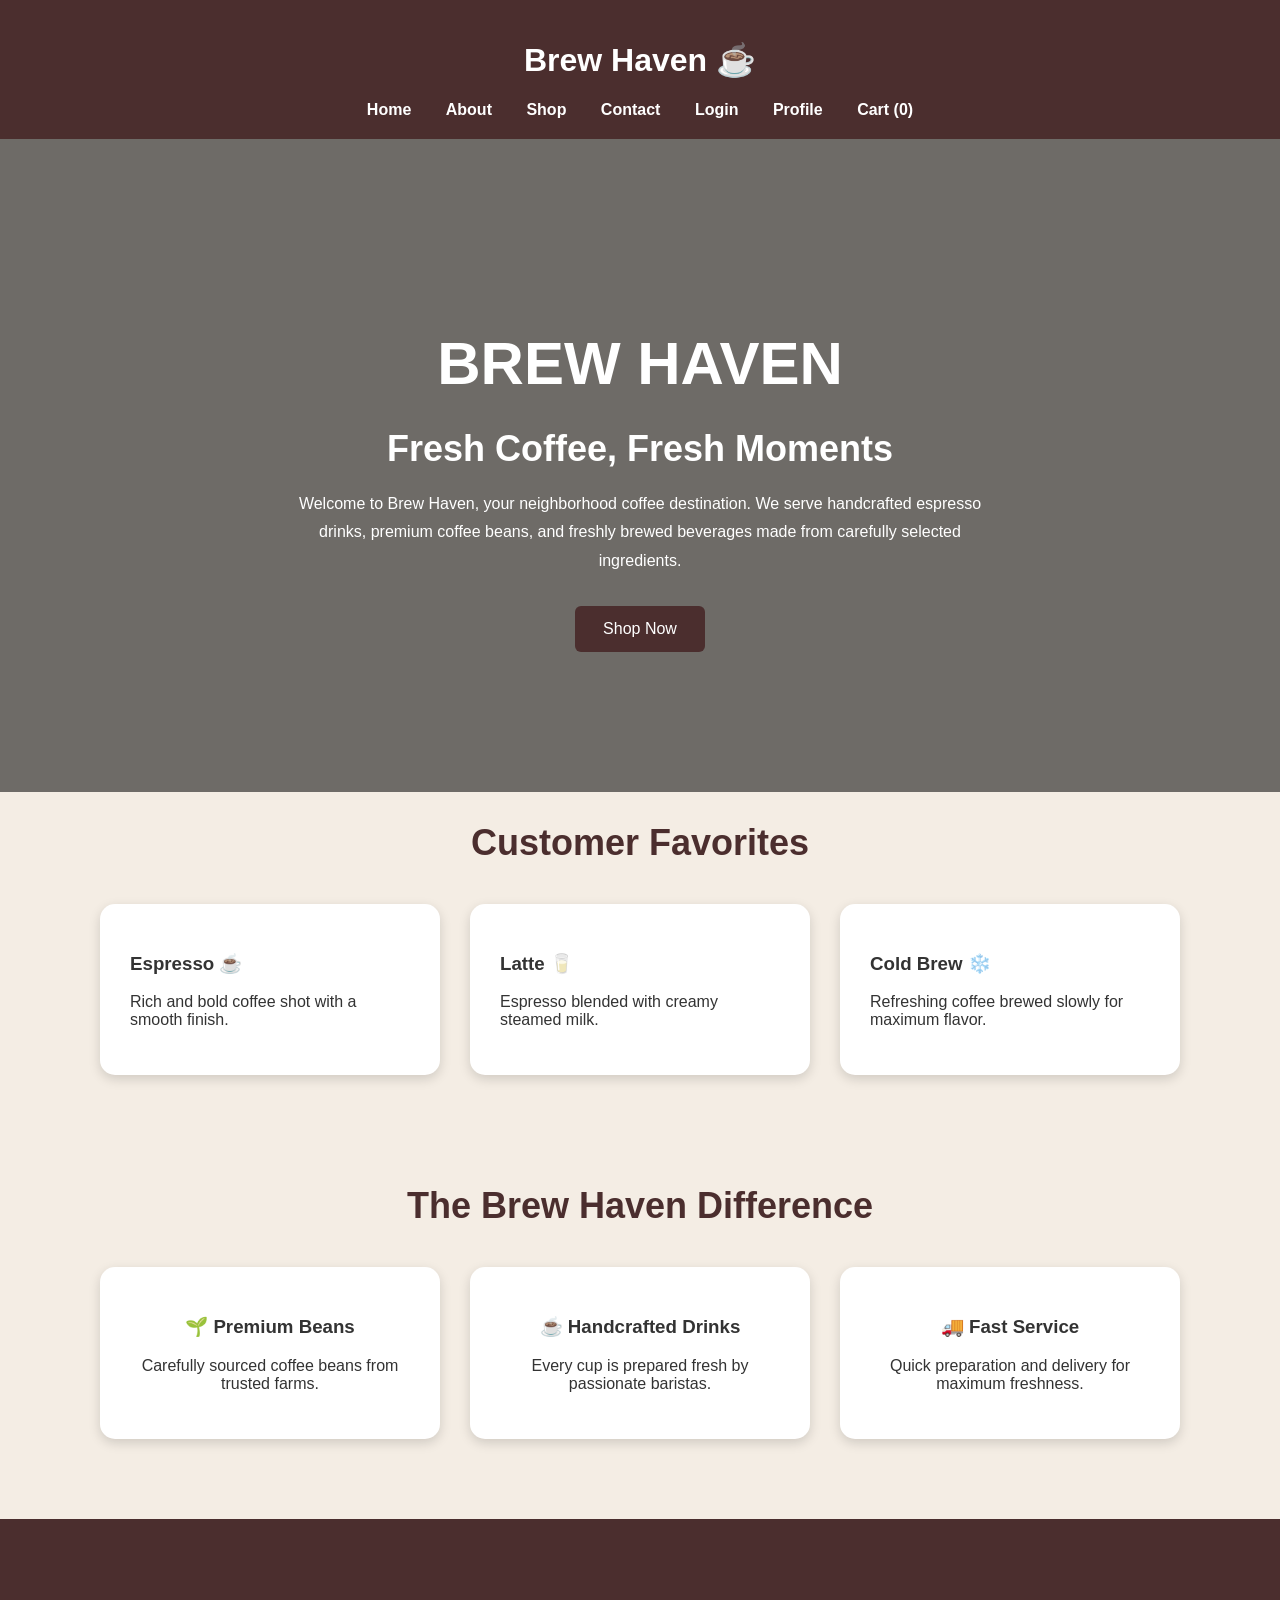
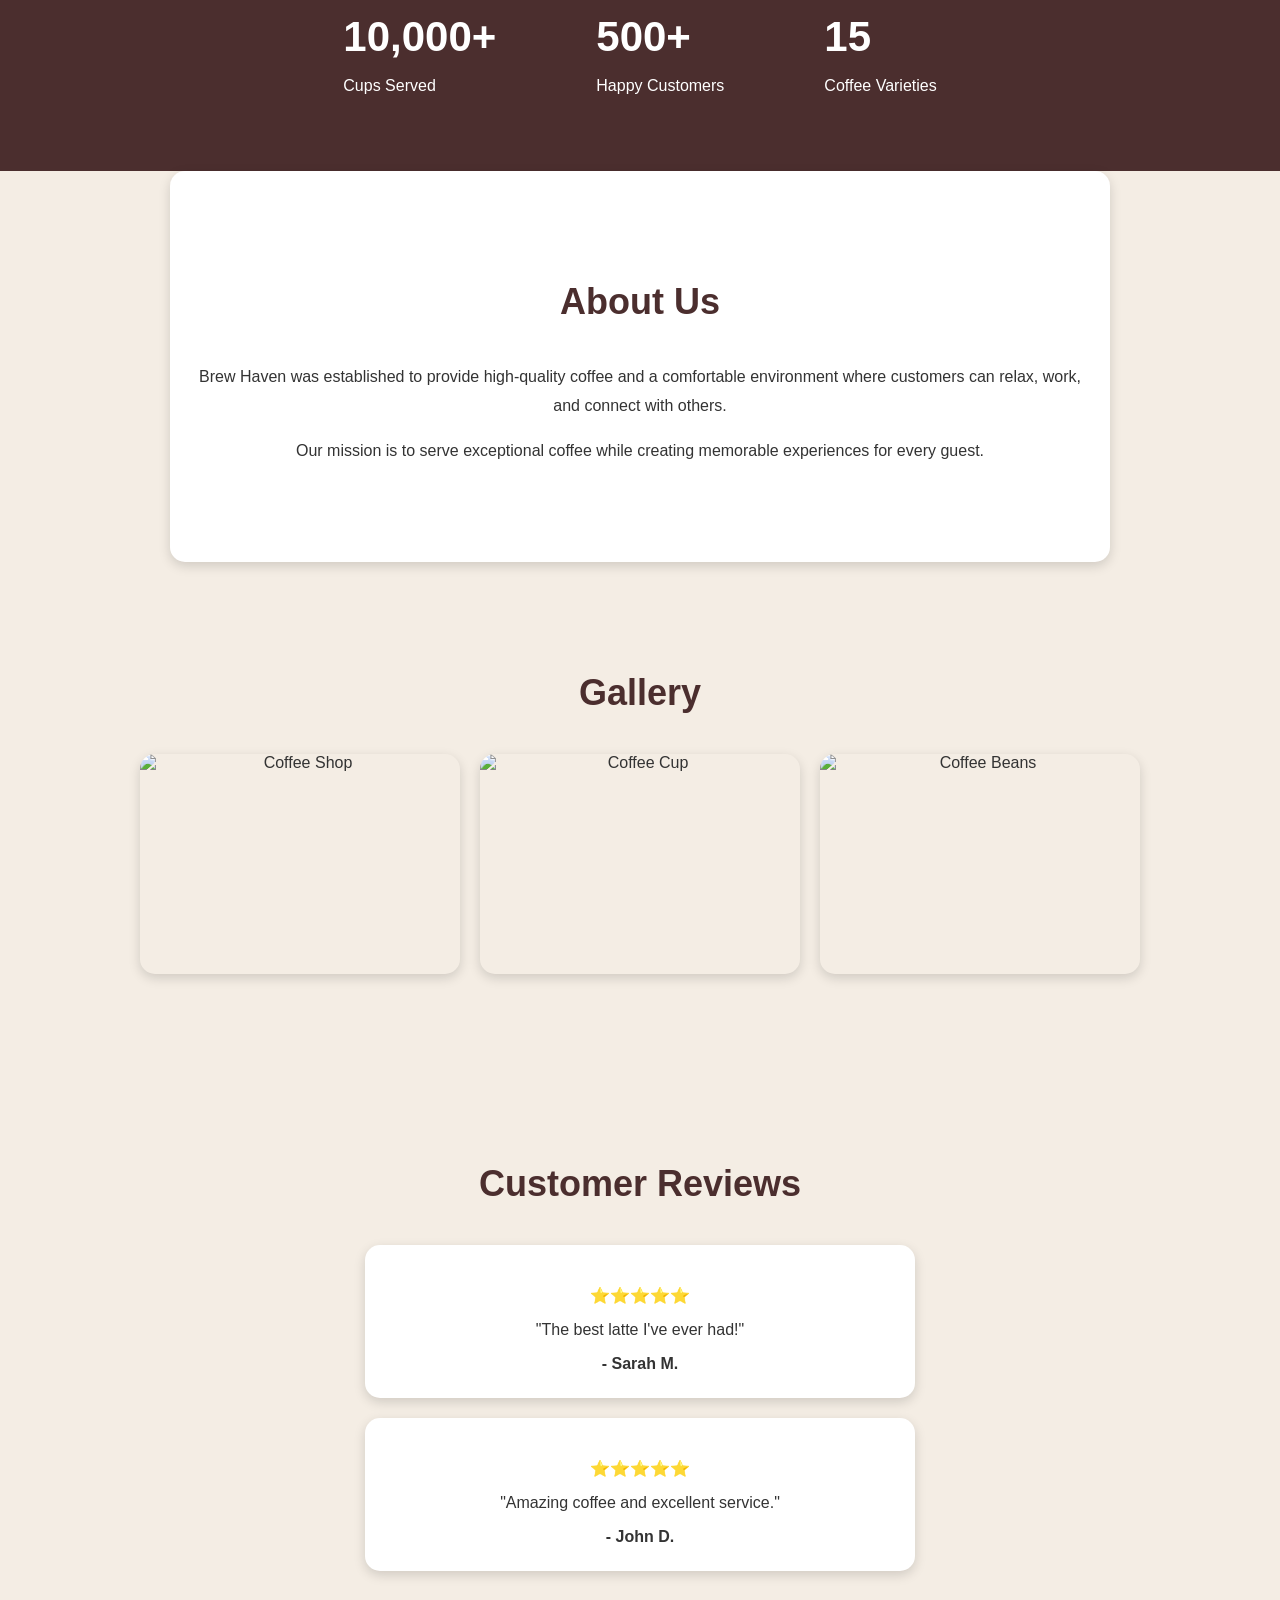
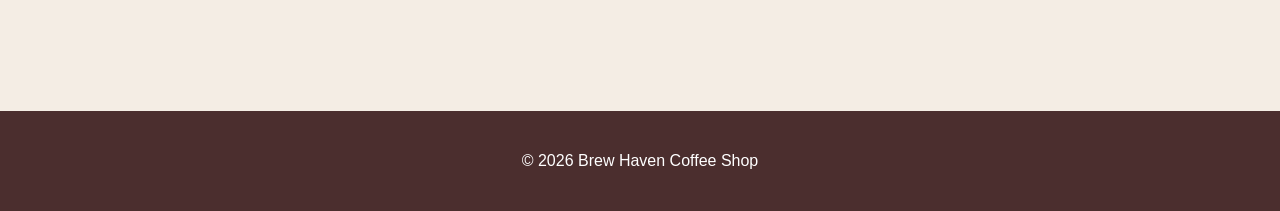
==== index.html @ 2bd22f81 "Add files via upload" ====
<!DOCTYPE html>

<html lang="en">
<head>
    <meta charset="UTF-8">
    <meta name="viewport" content="width=device-width, initial-scale=1.0">
    <title>Brew Haven</title>
    <link rel="stylesheet" href="style.css">
</head>

<body>

<header>
    <h1>Brew Haven ☕</h1>

<nav>
    <a href="index.html">Home</a>
    <a href="about.html">About</a>
    <a href="products.html">Shop</a>
    <a href="contact.html">Contact</a>
    <a href="login.html">Login</a>
    <a href="profile.html">Profile</a>
    <a href="cart.html">
    Cart (<span id="cartCount">0</span>)
</a>
    
</nav>

</header>

<section class="hero">

<h1>BREW HAVEN</h1>

<h2>Fresh Coffee, Fresh Moments</h2>

<p>
    Welcome to Brew Haven, your neighborhood coffee destination.
    We serve handcrafted espresso drinks, premium coffee beans,
    and freshly brewed beverages made from carefully selected ingredients.
</p>

<a href="products.html">
    <button>Shop Now</button>
</a>

</section>

<section class="featured">

<h2>Customer Favorites</h2>

<div class="featured-grid">

    <div class="feature-card">
        <h3>Espresso ☕</h3>
        <p>Rich and bold coffee shot with a smooth finish.</p>
    </div>

    <div class="feature-card">
        <h3>Latte 🥛</h3>
        <p>Espresso blended with creamy steamed milk.</p>
    </div>

    <div class="feature-card">
        <h3>Cold Brew ❄️</h3>
        <p>Refreshing coffee brewed slowly for maximum flavor.</p>
    </div>

</div>

</section>

<section class="why-us">

<h2>The Brew Haven Difference</h2>

<div class="feature-row">

    <div class="why-card">
        <h3>🌱 Premium Beans</h3>
        <p>
            Carefully sourced coffee beans from trusted farms.
        </p>
    </div>

    <div class="why-card">
        <h3>☕ Handcrafted Drinks</h3>
        <p>
            Every cup is prepared fresh by passionate baristas.
        </p>
    </div>

    <div class="why-card">
        <h3>🚚 Fast Service</h3>
        <p>
            Quick preparation and delivery for maximum freshness.
        </p>
    </div>

</div>

</section>

<section class="stats">

<div class="stat">
    <h2>10,000+</h2>
    <p>Cups Served</p>
</div>

<div class="stat">
    <h2>500+</h2>
    <p>Happy Customers</p>
</div>

<div class="stat">
    <h2>15</h2>
    <p>Coffee Varieties</p>
</div>

</section>

<section class="about-home">

<h2>About Us</h2>

<p>
    Brew Haven was established to provide high-quality coffee and a comfortable environment where customers can relax, work, and connect with others.
</p>

<p>
    Our mission is to serve exceptional coffee while creating memorable experiences for every guest.
</p>

</section>

<section class="gallery">

<h2>Gallery</h2>

<div class="gallery-grid">

    <img src="https://images.unsplash.com/photo-1495474472287-4d71bcdd2085?w=600" alt="Coffee Shop">

    <img src="https://images.unsplash.com/photo-1509042239860-f550ce710b93?w=600" alt="Coffee Cup">

    <img src="https://images.unsplash.com/photo-1517705008128-361805f42e86?w=600" alt="Coffee Beans">

</div>

</section>

<section class="reviews">

<h2>Customer Reviews</h2>

<div class="review-card">
    <p>⭐⭐⭐⭐⭐</p>
    <p>"The best latte I've ever had!"</p>
    <strong>- Sarah M.</strong>
</div>

<div class="review-card">
    <p>⭐⭐⭐⭐⭐</p>
    <p>"Amazing coffee and excellent service."</p>
    <strong>- John D.</strong>
</div>

</section>

<footer>
    <p>© 2026 Brew Haven Coffee Shop</p>
</footer>

<script>

function updateCartCount(){

    const cart =
    JSON.parse(
        localStorage.getItem("cart")
    ) || [];

    const cartCount =
    document.getElementById(
        "cartCount"
    );

    if(cartCount){

        cartCount.textContent =
        cart.length;

    }
}

updateCartCount();

</script>

</body>
</html>
---- style.css ----
body{
margin:0;
font-family:Arial, sans-serif;
background:#f4ede4;
color:#333;
}

header{
background:#4b2e2e;
color:white;
text-align:center;
padding:20px;
}

nav{
margin-top:15px;
}

nav a{
color:white;
text-decoration:none;
margin:0 15px;
font-weight:bold;
}

.hero{
background-image:
linear-gradient(
rgba(0,0,0,.55),
rgba(0,0,0,.55)
),
url('https://images.unsplash.com/photo-1495474472287-4d71bcdd2085?w=1600');

background-size:cover;
background-position:center;
color:white;
text-align:center;
padding:140px 20px;

}

.hero h1{
font-size:60px;
margin-bottom:10px;
}

.hero h2{
font-size:36px;
margin-bottom:20px;
}

.hero p{
max-width:700px;
margin:auto;
line-height:1.8;
margin-bottom:30px;
}

button{
background:#4b2e2e;
color:white;
border:none;
padding:14px 28px;
border-radius:6px;
cursor:pointer;
font-size:16px;
}

button:hover

.featured,
.why-us,
.about-home,
.gallery,
.reviews{
padding:80px 20px;
text-align:center;
}

.featured h2{
    text-align:center;
    width:100%;
    display:block;
    margin-bottom:40px;
    color:#4b2e2e;
    font-size:36px;
}

.featured h2,
.why-us h2,
.about-home h2,
.gallery h2,
.reviews h2{
color:#4b2e2e;
font-size:36px;
margin-bottom:40px;
}

.featured-grid,
.feature-row{
display:flex;
justify-content:center;
gap:30px;
flex-wrap:wrap;
}

.feature-card,
.why-card{
background:white;
width:280px;
padding:30px;
border-radius:15px;
box-shadow:0 4px 12px rgba(0,0,0,.15);
}

.about-home{
max-width:900px;
margin:auto;
background:white;
border-radius:15px;
box-shadow:0 4px 12px rgba(0,0,0,.15);
}

.about-home p{
line-height:1.8;
}

.stats{
background:#4b2e2e;
color:white;
display:flex;
justify-content:center;
gap:100px;
padding:60px 20px;
flex-wrap:wrap;
}

.stat h2{
font-size:42px;
margin-bottom:10px;
}

.gallery-grid{
display:flex;
justify-content:center;
gap:20px;
flex-wrap:wrap;
}

.gallery-grid img{
width:320px;
height:220px;
object-fit:cover;
border-radius:15px;
box-shadow:0 4px 12px rgba(0,0,0,.15);
}

.review-card{
background:white;
max-width:500px;
margin:20px auto;
padding:25px;
border-radius:15px;
box-shadow:0 4px 12px rgba(0,0,0,.15);
}

footer{
background:#4b2e2e;
color:white;
text-align:center;
padding:25px;
margin-top:40px;
}

.about-banner{
    background-image:
    linear-gradient(
        rgba(0,0,0,.55),
        rgba(0,0,0,.55)
    ),
    url('https://images.unsplash.com/photo-1445116572660-236099ec97a0?w=1600');

    background-size:cover;
    background-position:center;

    color:white;
    text-align:center;
    padding:140px 20px;
}

.about-banner h1{
    font-size:56px;
    margin-bottom:15px;
}

.about-banner p{
    font-size:22px;
}

.about-content{
max-width:900px;
margin:60px auto;
background:white;
padding:40px;
border-radius:15px;
box-shadow:0 4px 12px rgba(0,0,0,.15);
}

.about-content h2{
color:#4b2e2e;
text-align:center;
}

.about-content p{
line-height:1.8;
}

.mission-vision{
display:flex;
justify-content:center;
gap:30px;
flex-wrap:wrap;
padding:40px 20px;
}

.mv-card{
background:white;
width:400px;
padding:30px;
border-radius:15px;
box-shadow:0 4px 12px rgba(0,0,0,.15);
text-align:center;
}

.values{
padding:60px 20px;
text-align:center;
}

.values-grid{
display:flex;
justify-content:center;
gap:30px;
flex-wrap:wrap;
}

.value-card{
background:white;
width:280px;
padding:25px;
border-radius:15px;
box-shadow:0 4px 12px rgba(0,0,0,.15);
}

.team-section{
padding:60px 20px;
text-align:center;
}

.team-grid{
display:flex;
justify-content:center;
gap:30px;
flex-wrap:wrap;
}

.team-card{
background:white;
width:250px;
padding:25px;
border-radius:15px;
box-shadow:0 4px 12px rgba(0,0,0,.15);
}

.coffee-passion{
    max-width:900px;
    margin:60px auto;
    background:#4b2e2e;
    color:white;
    padding:40px;
    border-radius:15px;
    text-align:center;
}

.journey{
    padding:60px 20px;
    text-align:center;
}

.journey-card{
    background:white;
    max-width:700px;
    margin:20px auto;
    padding:25px;
    border-radius:15px;
    box-shadow:0 4px 12px rgba(0,0,0,.15);
}

.visit-us{
    background:#6f4e37;
    color:white;
    text-align:center;
    padding:80px 20px;
}

.shop-banner{
background-image:
linear-gradient(
rgba(0,0,0,.55),
rgba(0,0,0,.55)
),
url('https://images.unsplash.com/photo-1509042239860-f550ce710b93?w=1600');

background-size:cover;
background-position:center;
text-align:center;
color:white;
padding:120px 20px;

}

.shop-banner h1{
font-size:56px;
}

.menu-category{
padding:60px 20px;
text-align:center;
}

.menu-category h2{
color:#4b2e2e;
margin-bottom:30px;
font-size:36px;
}

.products{
display:flex;
justify-content:center;
gap:30px;
flex-wrap:wrap;
}

.card{
    background:white;
    width:300px;
    border-radius:15px;
    overflow:hidden;
    box-shadow:0 4px 12px rgba(0,0,0,.15);
    text-align:center;
}

.card:hover{
transform:translateY(-8px);
}

.card img{
width:100%;
height:220px;
object-fit:cover;
}

.card h3{
color:#4b2e2e;
margin-top:15px;
}

.card p{
font-weight:bold;
}

.card button{
margin-bottom:20px;
}

.card select{
width:80%;
padding:10px;
border-radius:8px;
border:1px solid #ccc;
margin-bottom:15px;
}

.contact-banner{
    background-image:
    linear-gradient(
        rgba(0,0,0,.55),
        rgba(0,0,0,.55)
    ),
    url('https://images.unsplash.com/photo-1495474472287-4d71bcdd2085?w=1600');

    background-size:cover;
    background-position:center;

    color:white;
    text-align:center;
    padding:120px 20px;
}

.contact-container{
    display:flex;
    justify-content:center;
    gap:40px;
    flex-wrap:wrap;
    padding:80px 20px;
}

.contact-form,
.contact-info{
    background:white;
    padding:30px;
    width:450px;
    border-radius:15px;
    box-shadow:0 4px 12px rgba(0,0,0,.15);
}

.contact-form input,
.contact-form textarea{
    width:100%;
    box-sizing:border-box;
    padding:15px;
    margin-bottom:20px;
    border:1px solid #ddd;
    border-radius:10px;
    font-size:16px;
}

.hours-section,
.map-section,
.social-section,
.faq-section{
    padding:60px 20px;
    text-align:center;
}

.hours-card,
.map-placeholder{
    max-width:700px;
    margin:auto;
    background:white;
    padding:30px;
    border-radius:15px;
    box-shadow:0 4px 12px rgba(0,0,0,.15);
}

.social-links{
    display:flex;
    justify-content:center;
    gap:40px;
    flex-wrap:wrap;
}

.social-links a{
    background:white;
    padding:25px;
    width:220px;
    text-decoration:none;
    color:#4b2e2e;
    font-weight:bold;
    border-radius:15px;
    box-shadow:0 4px 12px rgba(0,0,0,.15);
    transition:transform .3s;
}

.social-links a:hover{
    transform:translateY(-5px);
}

.faq-card{
    max-width:700px;
    margin:20px auto;
    background:white;
    padding:25px;
    border-radius:15px;
    box-shadow:0 4px 12px rgba(0,0,0,.15);
}

.login-page{

background-image:
linear-gradient(
    rgba(0,0,0,.55),
    rgba(0,0,0,.55)
),
url('https://images.unsplash.com/photo-1495474472287-4d71bcdd2085?w=1600');

background-size:cover;
background-position:center;
min-height:80vh;
display:flex;
justify-content:center;
align-items:center;
padding:50px 20px;

}

.login-card{

    background:white;
    width:500px;
    max-width:90%;
    padding:50px;
    border-radius:20px;
    text-align:center;
    box-shadow:0 8px 25px rgba(0,0,0,.15);
}

.login-card h2{
color:#4b2e2e;
}

.login-card p{
margin-bottom:25px;
}

.login-card input{
    width:100%;
    box-sizing:border-box;
    padding:14px;
    margin-bottom:15px;
    border:1px solid #ddd;
    border-radius:10px;
    font-size:16px;
}

.login-options{
    display:flex;
    justify-content:space-between;
    align-items:center;
    margin:20px 0;
}

.login-options label{
    display:flex;
    align-items:center;
    gap:10px;
    cursor:pointer;
    font-size:18px;
}

.login-options input[type="checkbox"]{
    width:18px;
    height:18px;
    margin:0;
}


.login-card button{
width:100%;
padding:15px;
}

.guest-btn{
background:#8b6b5c;
margin-top:10px;
}

.register-link{
margin-top:20px;
}

.register-link{
    text-align:center;
    margin-top:25px;
    font-size:18px;
}

.cart-banner{
    background:linear-gradient(
        rgba(0,0,0,.5),
        rgba(0,0,0,.5)
    ),
    url('images/espresso.jpg');

    background-size:cover;
    background-position:center;

    color:white;
    text-align:center;

    padding:100px 20px;
}

.cart-container{
    padding:60px 20px;
    display:flex;
    justify-content:center;
}

.cart-card{
    background:white;
    width:800px;
    max-width:95%;
    padding:40px;
    border-radius:20px;
    box-shadow:0 8px 25px rgba(0,0,0,.15);
}

.cart-card h2{
    text-align:center;
    color:#4b2e2e;
    margin-bottom:30px;
}

.cart-item{
    display:flex;
    justify-content:space-between;
    padding:15px 0;
    border-bottom:1px solid #eee;
}

.cart-summary{
    margin-top:25px;
}

.cart-summary p,
.cart-summary h3{
    display:flex;
    justify-content:space-between;
    margin:15px 0;
}

.cart-buttons{
    display:flex;
    justify-content:center;
    gap:20px;
    flex-wrap:wrap;
    margin-top:30px;
}

.checkout-btn{
    background:#8b6b5c;
}

.cart-quote{
    text-align:center;
    margin-top:30px;
    font-style:italic;
    color:#666;
}

.empty-cart{
    text-align:center;
    padding:30px;
}

.checkout-banner{

    background:
    linear-gradient(
        rgba(0,0,0,.5),
        rgba(0,0,0,.5)
    ),
    url('images/espresso.jpg');

    background-size:cover;
    background-position:center;

    color:white;
    text-align:center;

    padding:100px 20px;
}

.checkout-container{
    display:flex;
    justify-content:center;
    gap:40px;
    flex-wrap:wrap;
    padding:60px 20px;
}

.checkout-form,
.receipt-card{
    width:400px;
    text-align:center;
}

.receipt-card h2{
    margin-bottom:30px;
}

.receipt-card hr{
    margin:20px 0;
}

.receipt-card button{
    width:100%;
    margin-top:25px;
}

.checkout-form{
    width:550px;
}

.receipt-card{
    width:350px;
}

.checkout-form input,
.checkout-form textarea,
.checkout-form select{
    width:100%;
    box-sizing:border-box;
    padding:15px;
    margin-bottom:15px;
    border:1px solid #ddd;
    border-radius:10px;
}

.receipt-card h2{
    text-align:center;
    color:#4b2e2e;
}

.receipt-card p,
.receipt-card h3{
    display:flex;
    justify-content:space-between;
    margin:15px 0;
}

#cardSection{
    margin-top:15px;
}

#cardSection input{
    width:100%;
    box-sizing:border-box;
    padding:15px;
    margin-bottom:15px;
    border:1px solid #ddd;
    border-radius:10px;
}

.receipt-page{
    min-height:100vh;
    display:flex;
    justify-content:center;
    align-items:center;
    padding:40px;
    background:#f5f1eb;
}

.receipt-box{
    background:white;
    width:600px;
    max-width:95%;
    padding:40px;
    border-radius:20px;
    box-shadow:
    0 8px 25px
    rgba(0,0,0,.15);
    text-align:center;
}

.receipt-box h1{
    color:#4b2e2e;
}

.receipt-box hr{
    margin:20px 0;
}

.profile-container{
    display:flex;
    justify-content:center;
    padding:60px 20px;
}

.profile-card{
    width:700px;
    background:white;
    padding:40px;
    border-radius:20px;
    text-align:center;
    box-shadow: 0 8px 25px rgba(0,0,0,.15);
}

.profile-card h1{
    color:#4b2e2e;
}

.profile-card hr{
    margin:25px 0;
}

.search-container{
    text-align:center;
    margin:30px 0;
}

.search-container{
    text-align:center;
    margin:30px 0;
}

.search-container input{
    width:400px;
    max-width:90%;
    padding:15px;
    border:1px solid #ddd;
    border-radius:30px;
    font-size:16px;
    outline:none;
}

.search-container input:focus{
    border-color:#5a3434;
}
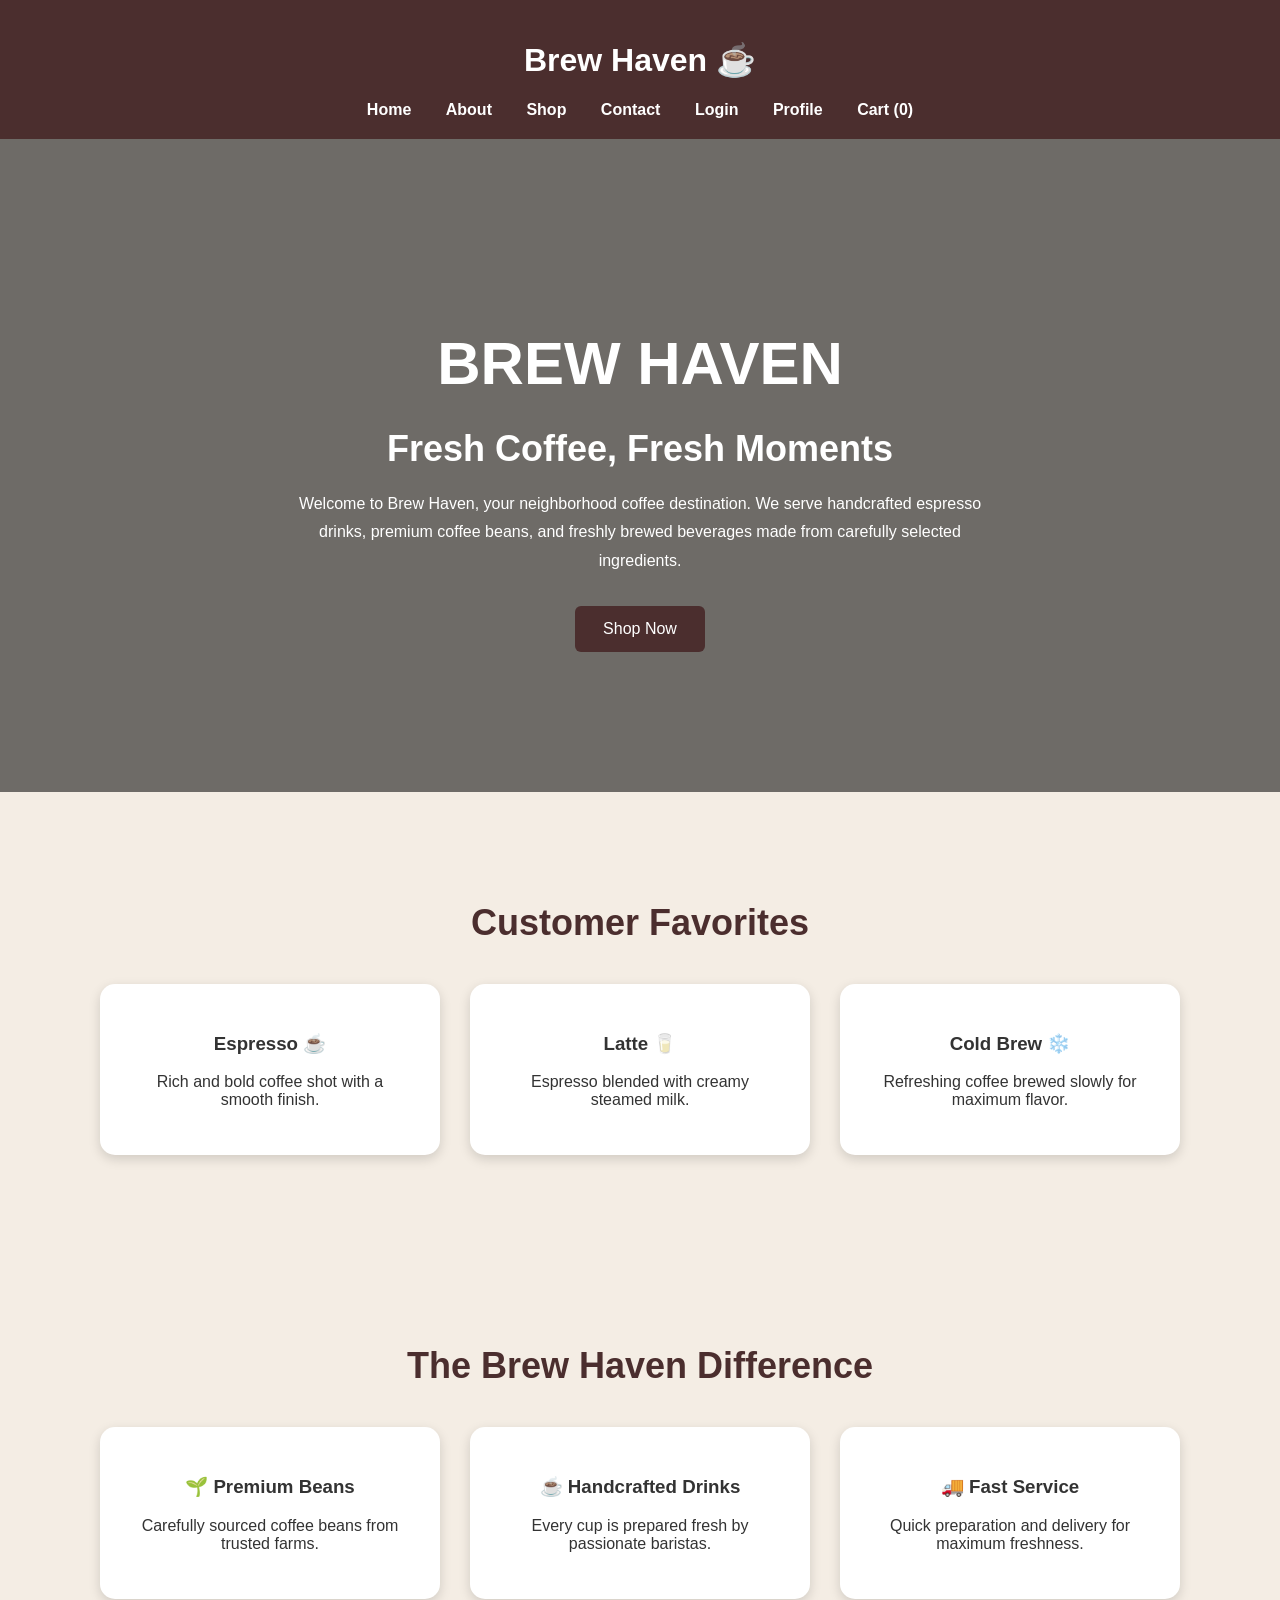
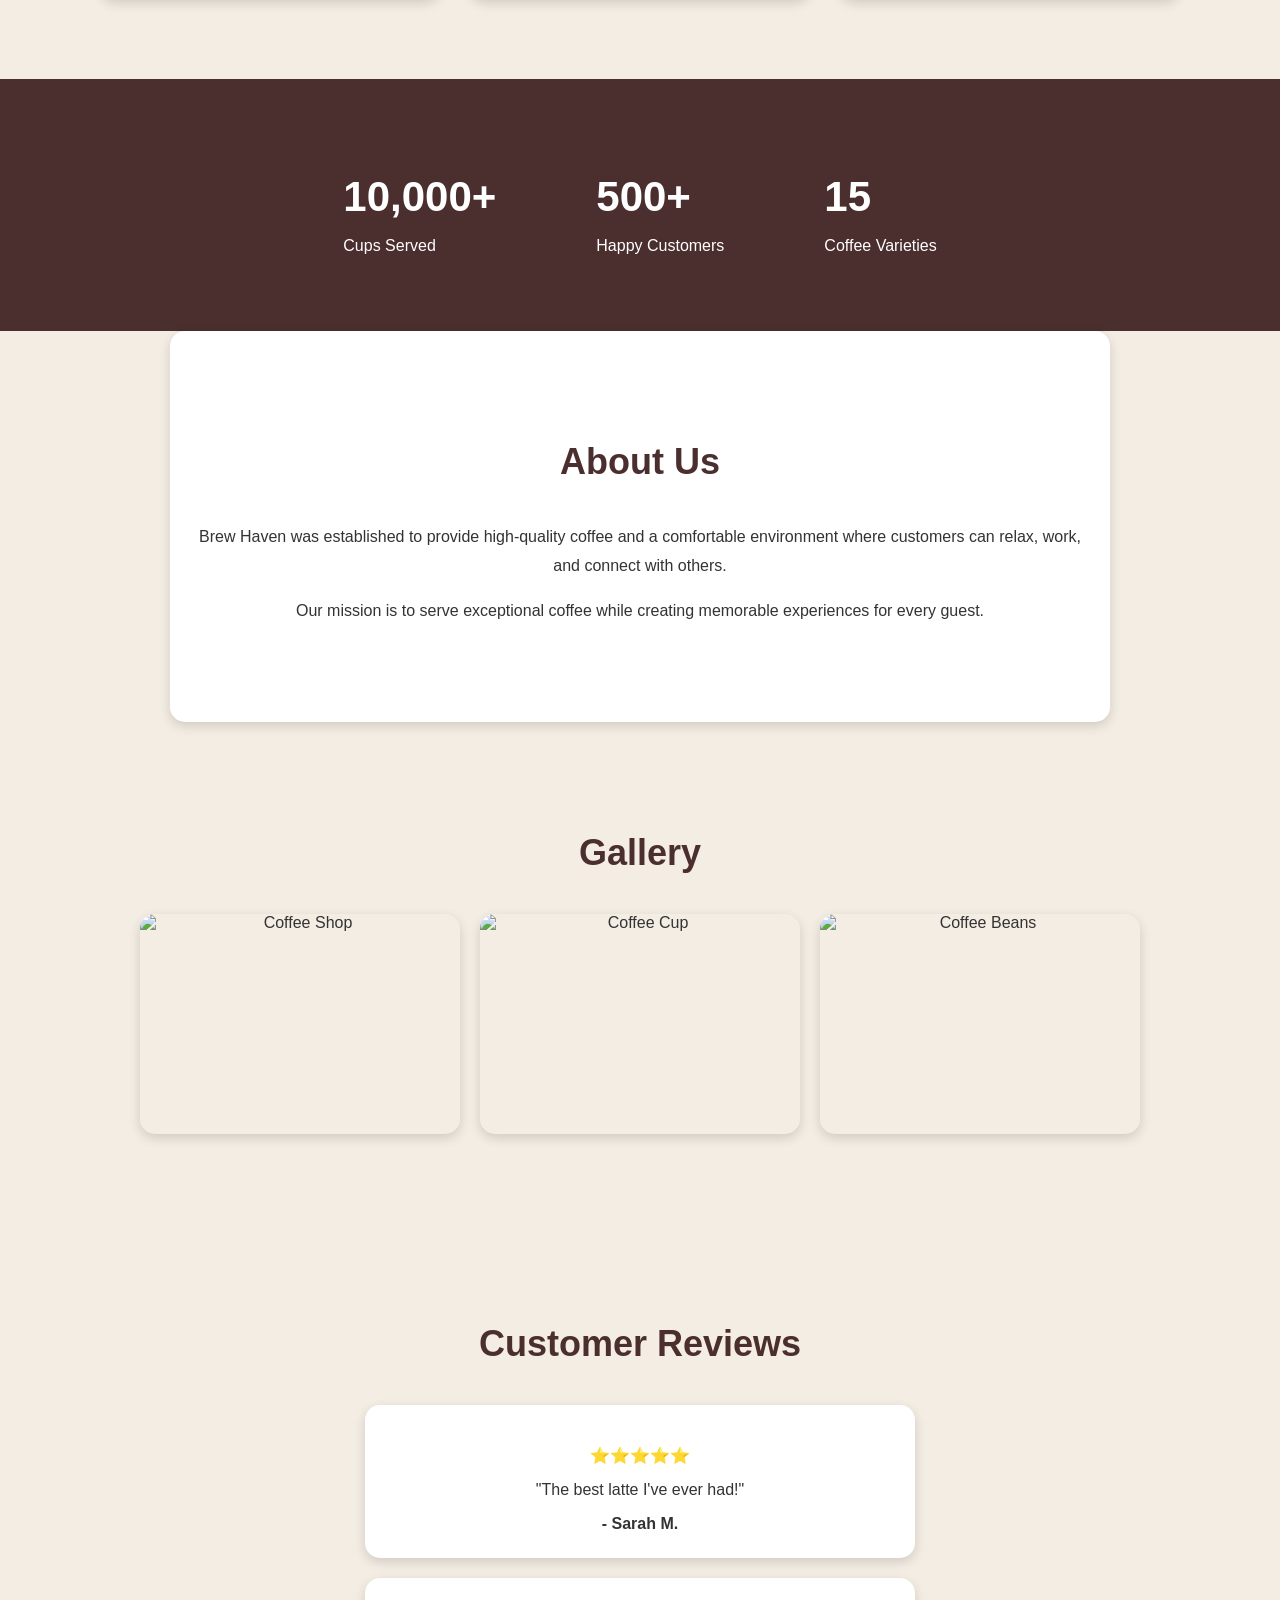
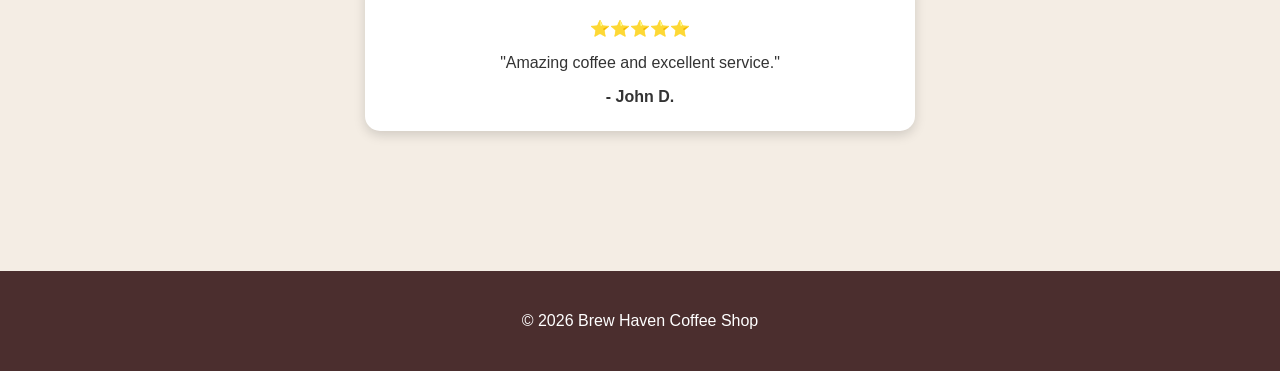
==== commit c2f51f39: "Add files via upload" ====
--- a/index.html
+++ b/index.html
@@ -5,6 +5,7 @@
     <meta charset="UTF-8">
     <meta name="viewport" content="width=device-width, initial-scale=1.0">
     <title>Brew Haven</title>
+    <link rel="icon" href="images/favicon.jpg">
     <link rel="stylesheet" href="style.css">
 </head>
 
--- a/style.css
+++ b/style.css
@@ -66,7 +66,9 @@
 font-size:16px;
 }
 
-button:hover
+button:hover{
+    background:#6f4e37;
+}
 
 .featured,
 .why-us,
@@ -790,11 +792,6 @@
     margin:30px 0;
 }
 
-.search-container{
-    text-align:center;
-    margin:30px 0;
-}
-
 .search-container input{
     width:400px;
     max-width:90%;
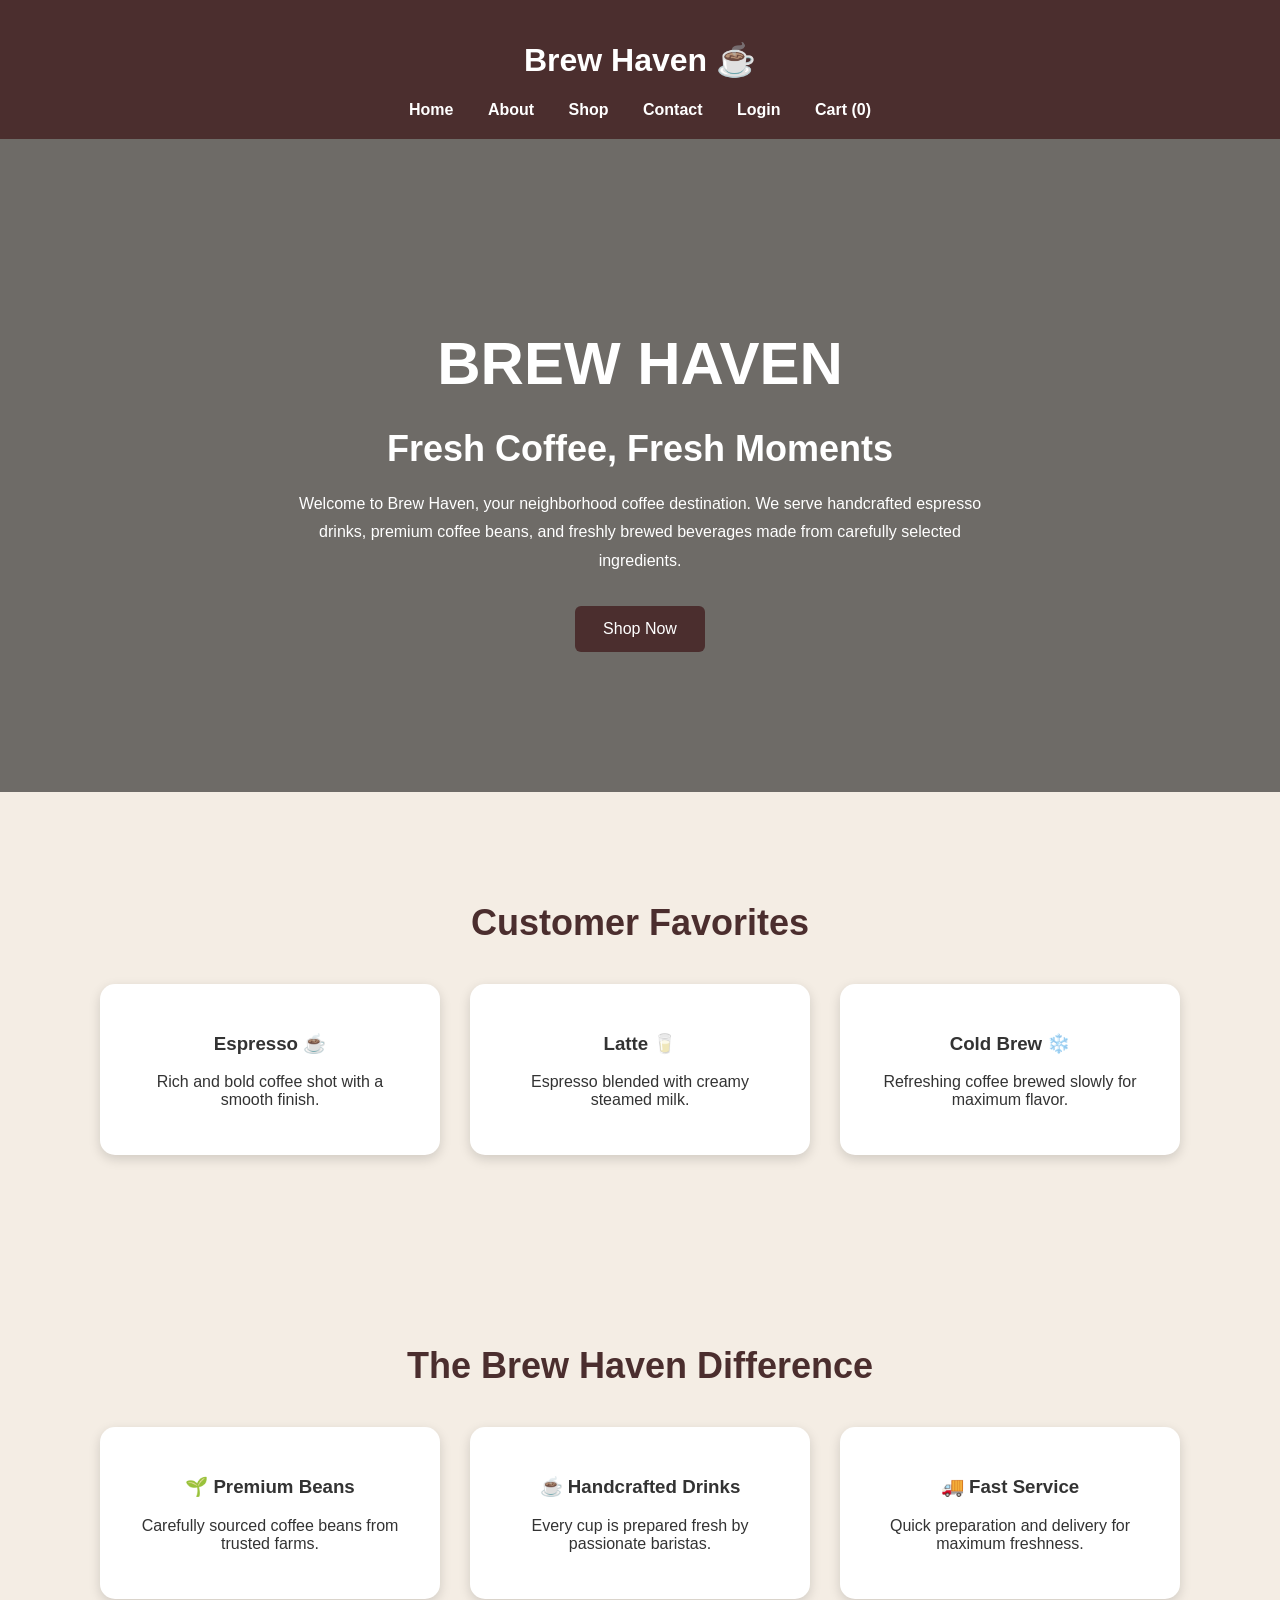
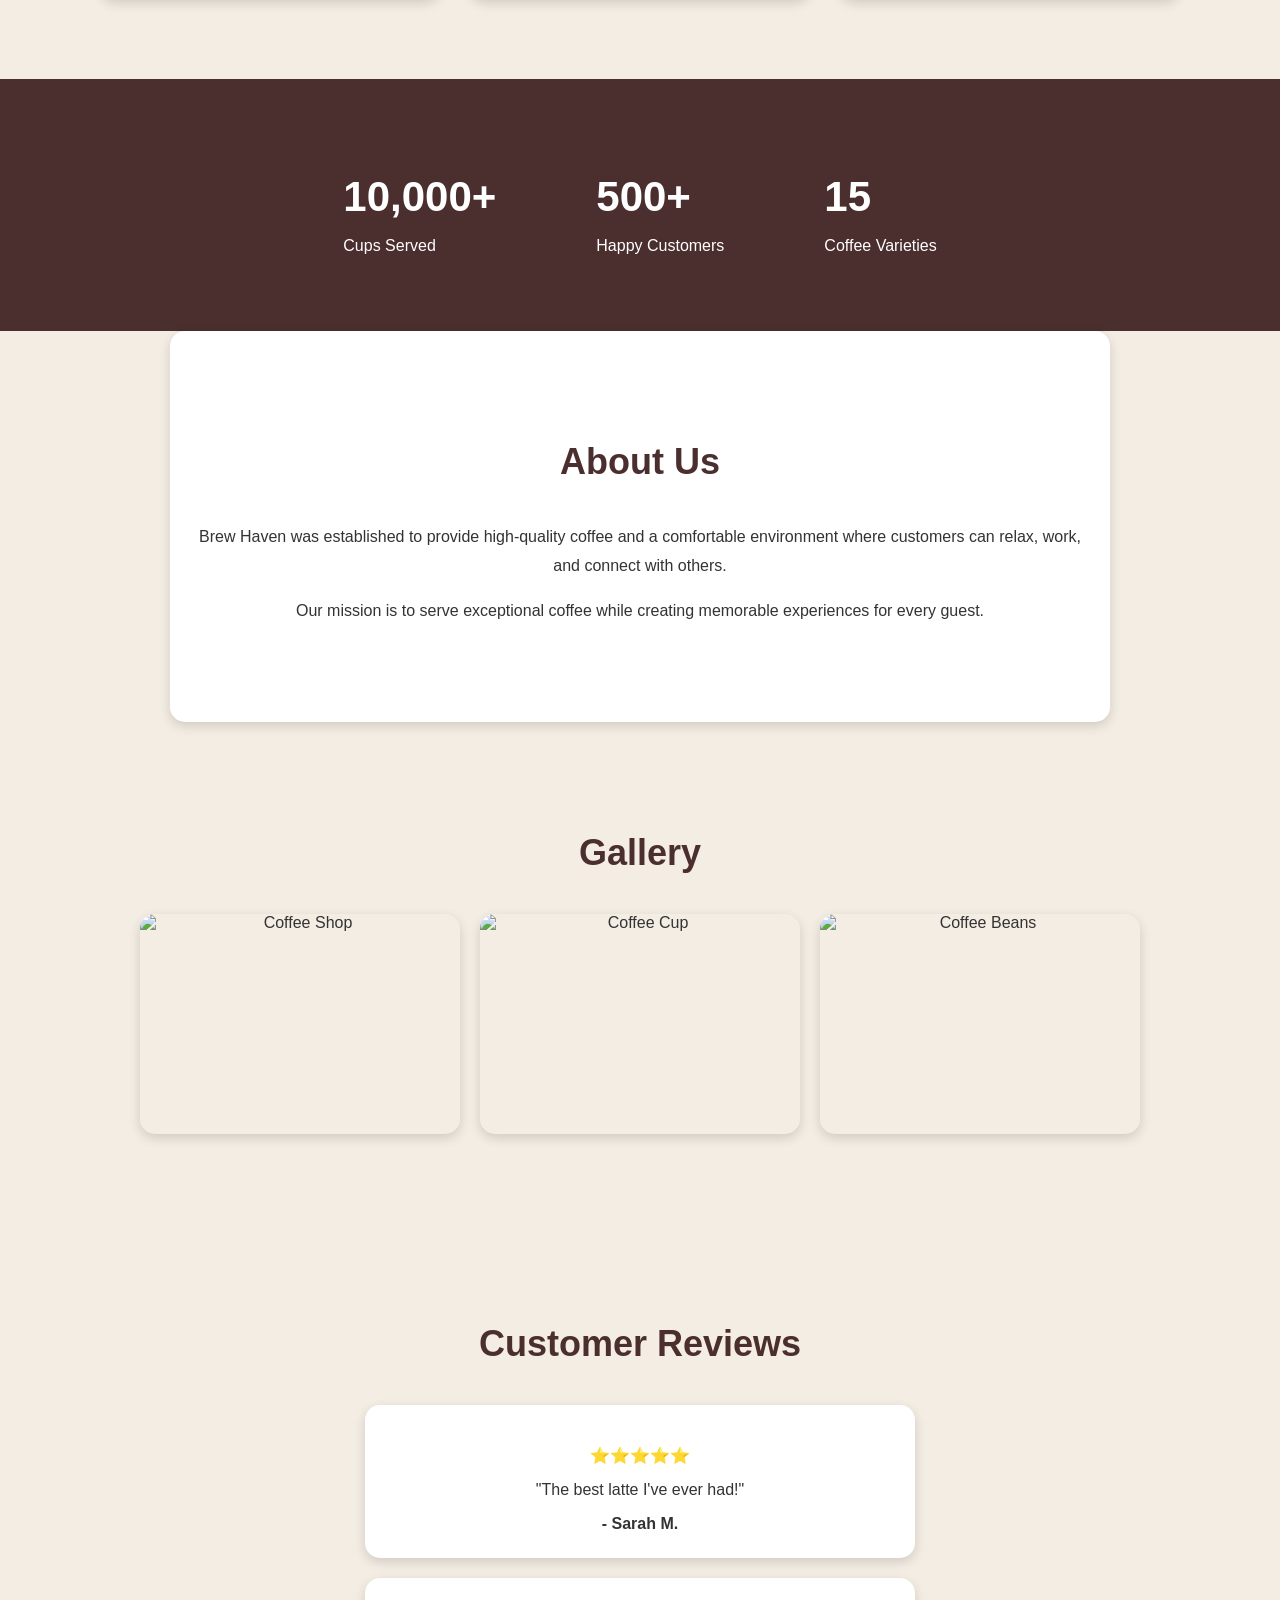
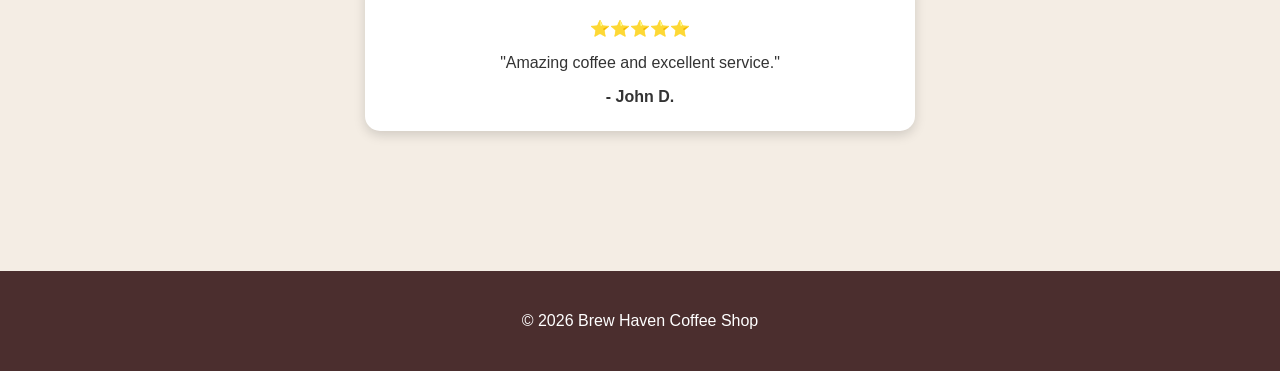
==== commit 699d3224: "Add files via upload" ====
--- a/index.html
+++ b/index.html
@@ -5,7 +5,7 @@
     <meta charset="UTF-8">
     <meta name="viewport" content="width=device-width, initial-scale=1.0">
     <title>Brew Haven</title>
-    <link rel="icon" href="images/favicon.jpg">
+    <link rel="icon" href="images/favicon.jpg?v=5">
     <link rel="stylesheet" href="style.css">
 </head>
 
@@ -19,8 +19,8 @@
     <a href="about.html">About</a>
     <a href="products.html">Shop</a>
     <a href="contact.html">Contact</a>
-    <a href="login.html">Login</a>
-    <a href="profile.html">Profile</a>
+    <a href="login.html" id="loginLink">Login</a>
+    <a href="profile.html" id="profileLink">Profile</a>
     <a href="cart.html">
     Cart (<span id="cartCount">0</span>)
 </a>
@@ -200,5 +200,42 @@
 
 </script>
 
+<script>
+
+const user =
+JSON.parse(
+    localStorage.getItem(
+        "brewHavenUser"
+    )
+);
+
+const loginLink =
+document.getElementById(
+    "loginLink"
+);
+
+const profileLink =
+document.getElementById(
+    "profileLink"
+);
+
+if(user){
+
+    if(loginLink){
+        loginLink.style.display =
+        "none";
+    }
+
+}else{
+
+    if(profileLink){
+        profileLink.style.display =
+        "none";
+    }
+
+}
+
+</script>
+
 </body>
 </html>
--- a/style.css
+++ b/style.css
@@ -804,4 +804,17 @@
 
 .search-container input:focus{
     border-color:#5a3434;
+}
+
+.cart-item button{
+    background:#c0392b;
+    color:white;
+    border:none;
+    padding:8px 12px;
+    border-radius:8px;
+    cursor:pointer;
+}
+
+.cart-item button:hover{
+    background:#a93226;
 }
